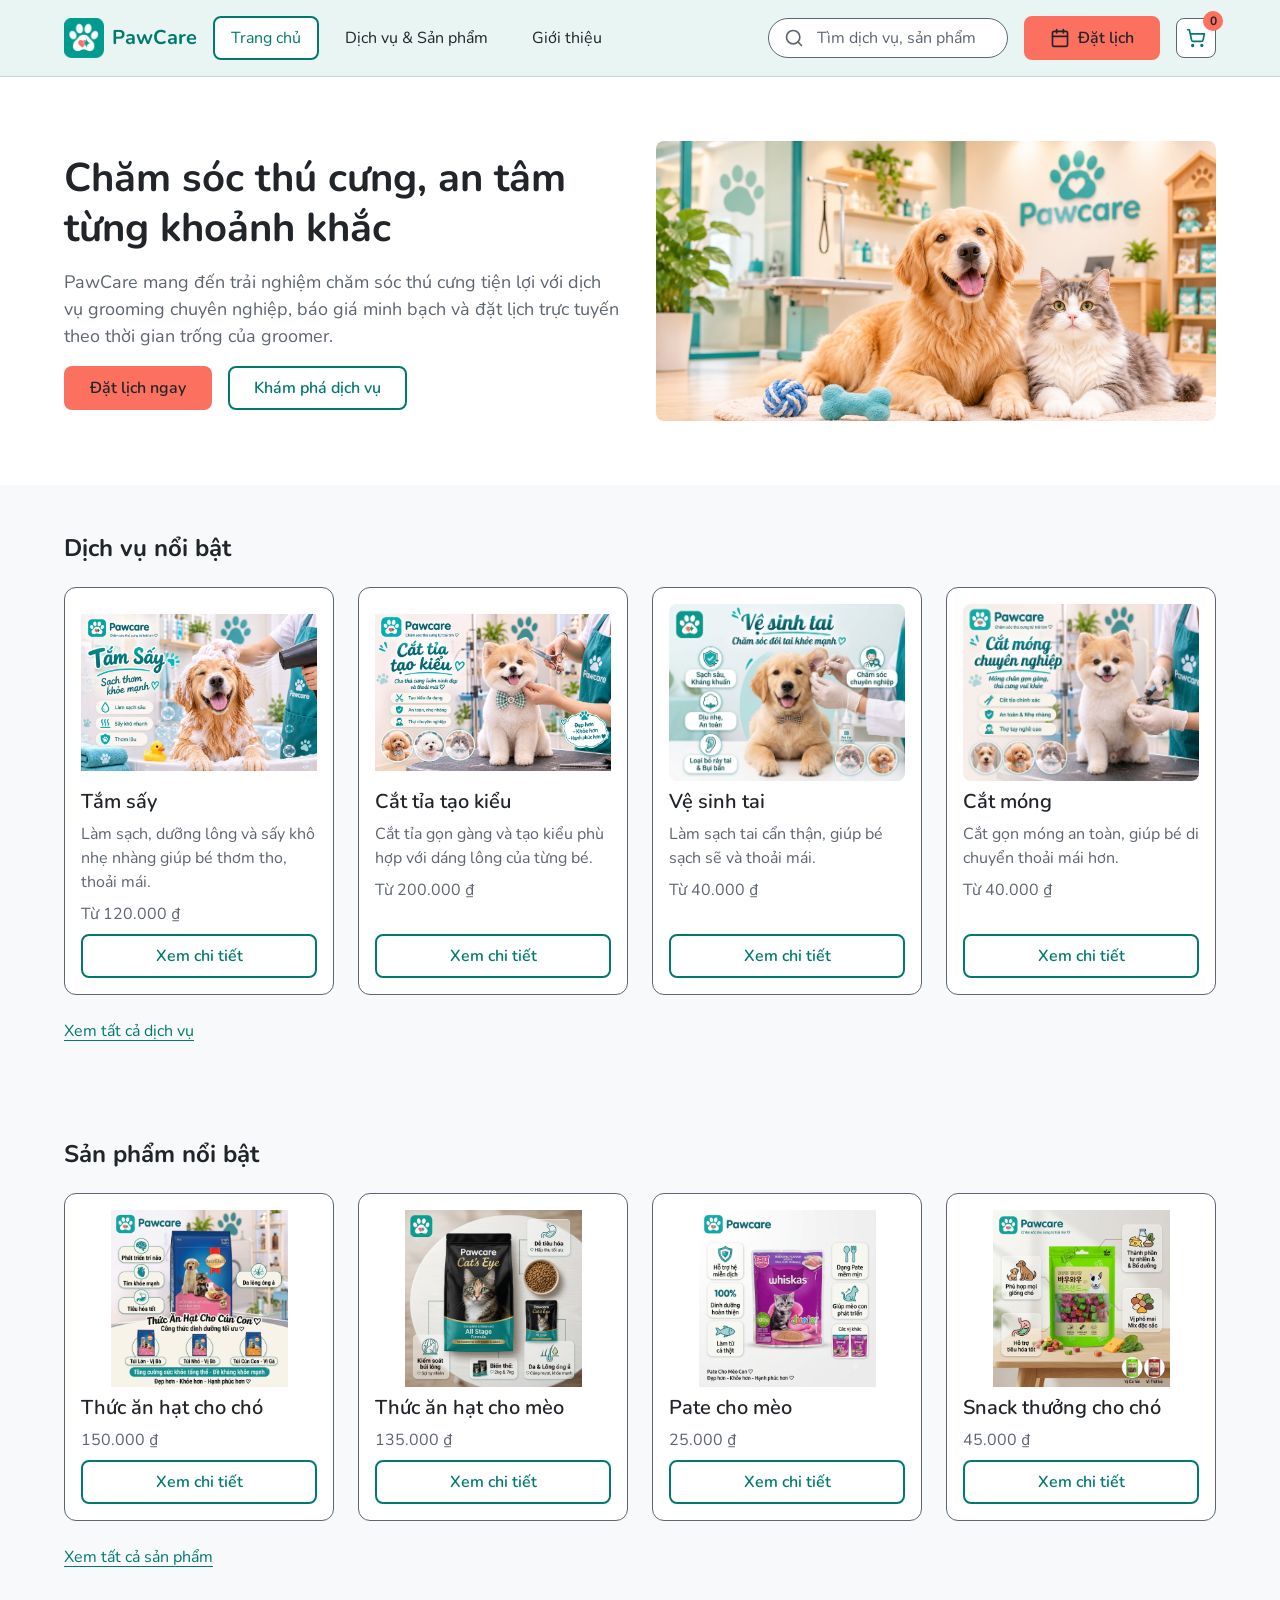
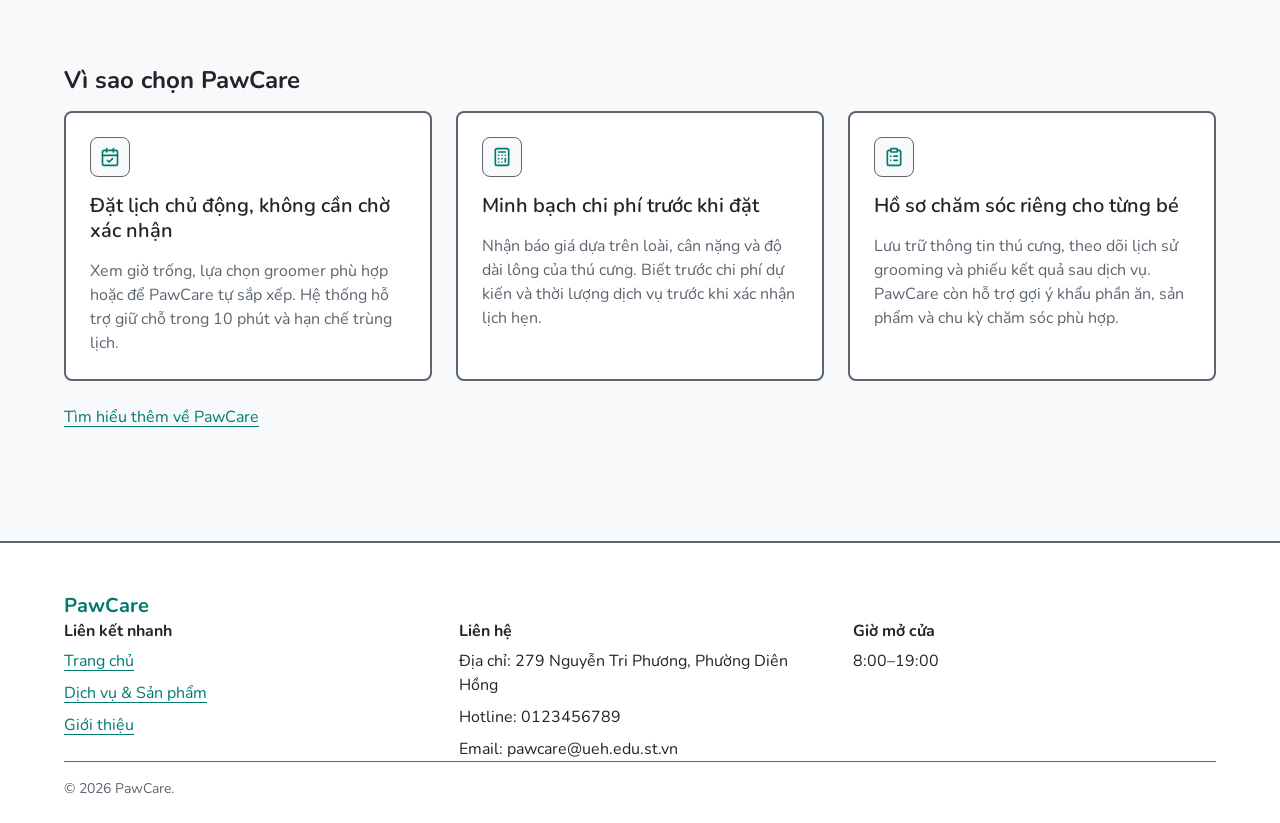
==== frontend/index.html @ 50b62e46 "refactor: tách frontend, backend, docs và thêm workflow Pages" ====
<!DOCTYPE html>
<html lang="vi">
<head>
  <!-- Bảng mã tiếng Việt và hiển thị đúng trên điện thoại -->
  <meta charset="UTF-8">
  <meta name="viewport" content="width=device-width, initial-scale=1">
  <title>Trang chủ – PawCare (wireframe)</title>
  <!-- Một file CSS dùng chung cho cả 4 trang -->
  <link rel="stylesheet" href="css/base.css">
  <link rel="stylesheet" href="css/layout.css">
  <link rel="stylesheet" href="css/components.css">
  <link rel="stylesheet" href="css/pages.css">
  <link rel="stylesheet" href="css/booking.css">
  <!-- Nạp script: thứ tự quan trọng (dữ liệu → dùng chung → logic → giao diện → trang) -->
  <script defer src="js/data/products.js"></script>
  <script defer src="js/utils/format.js"></script>
  <script defer src="js/services/cart.js"></script>
  <script defer src="js/services/booking.js"></script>
  <script defer src="js/components/header.js"></script>
</head>
<body>
 
  <!-- ===== HEADER (giống hệt ở 4 trang, chỉ khác aria-current) ===== -->
  <header class="site-header">
    <div class="container header-inner">
      <!-- Logo vuông thật + chữ PawCare (alt rỗng vì đã có chữ PawCare bên cạnh) -->
      <a class="logo" href="index.html">
        <img class="logo-img" src="images/logo/logo-icon.png" alt="" width="40" height="40">
        PawCare
      </a>
 
      <!-- Menu chính: 3 liên kết -->
      <nav class="main-nav" aria-label="Menu chính">
        <ul class="nav-list">
          <li><a href="index.html" aria-current="page">Trang chủ</a></li>
          <li><a href="products.html">Dịch vụ &amp; Sản phẩm</a></li>
          <li><a href="about.html">Giới thiệu</a></li>
        </ul>
      </nav>
 
      <!-- Ô tìm kiếm: chỉ là giao diện, không có form gửi dữ liệu -->
      <div class="search" role="search">
        <label for="search-input">Tìm kiếm</label>
        <!-- Icon kính lúp (Lucide "search"), kế thừa màu từ CSS qua currentColor -->
        <svg xmlns="http://www.w3.org/2000/svg" width="20" height="20" viewBox="0 0 24 24" fill="none" stroke="currentColor" stroke-width="2" stroke-linecap="round" stroke-linejoin="round" aria-hidden="true" focusable="false">
          <circle cx="11" cy="11" r="8"></circle>
          <path d="m21 21-4.3-4.3"></path>
        </svg>
        <input id="search-input" type="search" placeholder="Tìm dịch vụ, sản phẩm">
      </div>
 
      <!-- Nút Đặt lịch dẫn tới trang danh sách -->
      <a class="btn btn-primary header-btn" href="products.html">
        <!-- Icon lịch (Lucide "calendar") -->
        <svg xmlns="http://www.w3.org/2000/svg" width="20" height="20" viewBox="0 0 24 24" fill="none" stroke="currentColor" stroke-width="2" stroke-linecap="round" stroke-linejoin="round" aria-hidden="true" focusable="false">
          <path d="M8 2v4"></path>
          <path d="M16 2v4"></path>
          <rect width="18" height="18" x="3" y="4" rx="2"></rect>
          <path d="M3 10h18"></path>
        </svg>
        Đặt lịch
      </a>
 
      <!-- Giỏ hàng: dẫn tới cart.html; số lượng do js/components/header.js cập nhật -->
      <a class="cart-box" href="cart.html" aria-label="Giỏ hàng">
        <svg xmlns="http://www.w3.org/2000/svg" width="20" height="20" viewBox="0 0 24 24" fill="none" stroke="currentColor" stroke-width="2" stroke-linecap="round" stroke-linejoin="round" aria-hidden="true" focusable="false">
          <circle cx="8" cy="21" r="1"></circle>
          <circle cx="19" cy="21" r="1"></circle>
          <path d="M2.05 2.05h2l2.66 12.42a2 2 0 0 0 2 1.58h9.78a2 2 0 0 0 1.95-1.57l1.65-7.43H5.12"></path>
        </svg>
        <span id="cart-count">0</span>
      </a>
    </div>
  </header>
 
  <main>
 
    <!-- ===== BANNER ===== -->
    <section class="hero" aria-labelledby="hero-title">
      <div class="container hero-inner">
        <div>
          <h1 class="hero-title" id="hero-title">Chăm sóc thú cưng, an tâm từng khoảnh khắc</h1>
          <p class="hero-text">PawCare mang đến trải nghiệm chăm sóc thú cưng tiện lợi với dịch vụ grooming chuyên nghiệp, báo giá minh bạch và đặt lịch trực tuyến theo thời gian trống của groomer.</p>
          <div class="hero-actions">
            <a class="btn btn-primary" href="products.html">Đặt lịch ngay</a>
            <a class="btn btn-outline" href="#services">Khám phá dịch vụ</a>
          </div>
        </div>
        <img class="hero-img" src="images/pages/banner-trangchu.jpg" alt="Thú cưng được chăm sóc tại PawCare" width="1366" height="500">
      </div>
    </section>
 
    <!-- ===== DỊCH VỤ NỔI BẬT ===== -->
    <section class="section" id="services" aria-labelledby="services-title">
      <div class="container">
        <div class="section-head">
          <h2 id="services-title">Dịch vụ nổi bật</h2>
        </div>
 
        <div class="grid grid-4">
          <article class="card">
            <img class="card-img" src="images/services/tam-say.jpg" alt="Dịch vụ tắm sấy cho thú cưng tại PawCare" width="800" height="600" loading="lazy">
            <h3 class="card-title">Tắm sấy</h3>
            <p class="card-text">Làm sạch, dưỡng lông và sấy khô nhẹ nhàng giúp bé thơm tho, thoải mái.</p>
            <p class="card-price"><data value="120000">Từ 120.000 ₫</data></p>
            <a class="btn btn-outline card-action" href="product-detail.html?id=1" aria-label="Xem chi tiết Tắm sấy">Xem chi tiết</a>
          </article>
 
          <article class="card">
            <img class="card-img" src="images/services/cat-tia.jpg" alt="Dịch vụ cắt tỉa tạo kiểu cho thú cưng tại PawCare" width="800" height="600" loading="lazy">
            <h3 class="card-title">Cắt tỉa tạo kiểu</h3>
            <p class="card-text">Cắt tỉa gọn gàng và tạo kiểu phù hợp với dáng lông của từng bé.</p>
            <p class="card-price"><data value="200000">Từ 200.000 ₫</data></p>
            <a class="btn btn-outline card-action" href="product-detail.html?id=2" aria-label="Xem chi tiết Cắt tỉa tạo kiểu">Xem chi tiết</a>
          </article>
 
          <article class="card">
            <img class="card-img" src="images/services/ve-sinh-tai.jpg" alt="Dịch vụ vệ sinh tai cho thú cưng tại PawCare" width="800" height="600" loading="lazy">
            <h3 class="card-title">Vệ sinh tai</h3>
            <p class="card-text">Làm sạch tai cẩn thận, giúp bé sạch sẽ và thoải mái.</p>
            <p class="card-price"><data value="40000">Từ 40.000 ₫</data></p>
            <a class="btn btn-outline card-action" href="product-detail.html?id=3" aria-label="Xem chi tiết Vệ sinh tai">Xem chi tiết</a>
          </article>
 
          <article class="card">
            <img class="card-img" src="images/services/cat-mong.jpg" alt="Dịch vụ cắt móng cho thú cưng tại PawCare" width="800" height="600" loading="lazy">
            <h3 class="card-title">Cắt móng</h3>
            <p class="card-text">Cắt gọn móng an toàn, giúp bé di chuyển thoải mái hơn.</p>
            <p class="card-price"><data value="40000">Từ 40.000 ₫</data></p>
            <a class="btn btn-outline card-action" href="product-detail.html?id=4" aria-label="Xem chi tiết Cắt móng">Xem chi tiết</a>
          </article>
        </div>
 
        <p class="more-link"><a href="products.html">Xem tất cả dịch vụ</a></p>
      </div>
    </section>
 
    <!-- ===== SẢN PHẨM NỔI BẬT ===== -->
    <section class="section" aria-labelledby="products-title">
      <div class="container">
        <div class="section-head">
          <h2 id="products-title">Sản phẩm nổi bật</h2>
        </div>
 
        <div class="grid grid-4">
          <article class="card">
            <img class="card-img" src="images/products/thucan-hat-cho.jpg" alt="Thức ăn hạt cho chó" width="800" height="600" loading="lazy">
            <h3 class="card-title">Thức ăn hạt cho chó</h3>
            <p class="card-price"><data value="150000">150.000 ₫</data></p>
            <a class="btn btn-outline card-action" href="product-detail.html?id=8" aria-label="Xem chi tiết Thức ăn hạt cho chó">Xem chi tiết</a>
          </article>
 
          <article class="card">
            <img class="card-img" src="images/products/thucan-hat-meo.jpg" alt="Thức ăn hạt cho mèo" width="800" height="600" loading="lazy">
            <h3 class="card-title">Thức ăn hạt cho mèo</h3>
            <p class="card-price"><data value="135000">135.000 ₫</data></p>
            <a class="btn btn-outline card-action" href="product-detail.html?id=9" aria-label="Xem chi tiết Thức ăn hạt cho mèo">Xem chi tiết</a>
          </article>
 
          <article class="card">
            <img class="card-img" src="images/products/pate-meo.jpg" alt="Pate cho mèo" width="800" height="600" loading="lazy">
            <h3 class="card-title">Pate cho mèo</h3>
            <p class="card-price"><data value="25000">25.000 ₫</data></p>
            <a class="btn btn-outline card-action" href="product-detail.html?id=10" aria-label="Xem chi tiết Pate cho mèo">Xem chi tiết</a>
          </article>
 
          <article class="card">
            <img class="card-img" src="images/products/snack-cho.jpg" alt="Snack thưởng cho chó" width="800" height="600" loading="lazy">
            <h3 class="card-title">Snack thưởng cho chó</h3>
            <p class="card-price"><data value="45000">45.000 ₫</data></p>
            <a class="btn btn-outline card-action" href="product-detail.html?id=11" aria-label="Xem chi tiết Snack thưởng cho chó">Xem chi tiết</a>
          </article>
        </div>
 
        <p class="more-link"><a href="products.html">Xem tất cả sản phẩm</a></p>
      </div>
    </section>
 
    <!-- ===== VÌ SAO CHỌN PAWCARE ===== -->
    <section class="section" aria-labelledby="why-title">
      <div class="container">
        <h2 id="why-title">Vì sao chọn PawCare</h2>
 
        <div class="grid grid-3 why-grid">
          <div class="feature-box">
            <span class="feature-icon">
              <!-- Icon Lucide "calendar-check" -->
              <svg xmlns="http://www.w3.org/2000/svg" width="20" height="20" viewBox="0 0 24 24" fill="none" stroke="currentColor" stroke-width="2" stroke-linecap="round" stroke-linejoin="round" aria-hidden="true" focusable="false">
                <path d="M8 2v4"></path>
                <path d="M16 2v4"></path>
                <rect width="18" height="18" x="3" y="4" rx="2"></rect>
                <path d="M3 10h18"></path>
                <path d="m9 16 2 2 4-4"></path>
              </svg>
            </span>
            <h3>Đặt lịch chủ động, không cần chờ xác nhận</h3>
            <p>Xem giờ trống, lựa chọn groomer phù hợp hoặc để PawCare tự sắp xếp. Hệ thống hỗ trợ giữ chỗ trong 10 phút và hạn chế trùng lịch.</p>
          </div>
 
          <div class="feature-box">
            <span class="feature-icon">
              <!-- Icon Lucide "calculator" -->
              <svg xmlns="http://www.w3.org/2000/svg" width="20" height="20" viewBox="0 0 24 24" fill="none" stroke="currentColor" stroke-width="2" stroke-linecap="round" stroke-linejoin="round" aria-hidden="true" focusable="false">
                <rect width="16" height="20" x="4" y="2" rx="2"></rect>
                <line x1="8" x2="16" y1="6" y2="6"></line>
                <line x1="16" x2="16" y1="14" y2="18"></line>
                <path d="M16 10h.01"></path>
                <path d="M12 10h.01"></path>
                <path d="M8 10h.01"></path>
                <path d="M12 14h.01"></path>
                <path d="M8 14h.01"></path>
                <path d="M12 18h.01"></path>
                <path d="M8 18h.01"></path>
              </svg>
            </span>
            <h3>Minh bạch chi phí trước khi đặt</h3>
            <p>Nhận báo giá dựa trên loài, cân nặng và độ dài lông của thú cưng. Biết trước chi phí dự kiến và thời lượng dịch vụ trước khi xác nhận lịch hẹn.</p>
          </div>
 
          <div class="feature-box">
            <span class="feature-icon">
              <!-- Icon Lucide "clipboard-list" -->
              <svg xmlns="http://www.w3.org/2000/svg" width="20" height="20" viewBox="0 0 24 24" fill="none" stroke="currentColor" stroke-width="2" stroke-linecap="round" stroke-linejoin="round" aria-hidden="true" focusable="false">
                <rect width="8" height="4" x="8" y="2" rx="1" ry="1"></rect>
                <path d="M16 4h2a2 2 0 0 1 2 2v14a2 2 0 0 1-2 2H6a2 2 0 0 1-2-2V6a2 2 0 0 1 2-2h2"></path>
                <path d="M12 11h4"></path>
                <path d="M12 16h4"></path>
                <path d="M8 11h.01"></path>
                <path d="M8 16h.01"></path>
              </svg>
            </span>
            <h3>Hồ sơ chăm sóc riêng cho từng bé</h3>
            <p>Lưu trữ thông tin thú cưng, theo dõi lịch sử grooming và phiếu kết quả sau dịch vụ. PawCare còn hỗ trợ gợi ý khẩu phần ăn, sản phẩm và chu kỳ chăm sóc phù hợp.</p>
          </div>
        </div>
 
        <!-- Liên kết sang trang Giới thiệu -->
        <p class="more-link"><a href="about.html">Tìm hiểu thêm về PawCare</a></p>
      </div>
    </section>
 
  <!-- ===== FOOTER (giống hệt ở 4 trang) ===== -->
  <footer class="site-footer">
    <div class="container">
      <p class="footer-brand">PawCare</p>
 
      <div class="footer-cols">
        <div>
          <h2 class="footer-title">Liên kết nhanh</h2>
          <ul class="footer-list">
            <li><a href="index.html">Trang chủ</a></li>
            <li><a href="products.html">Dịch vụ &amp; Sản phẩm</a></li>
            <li><a href="about.html">Giới thiệu</a></li>
          </ul>
        </div>
 
        <div>
          <h2 class="footer-title">Liên hệ</h2>
          <ul class="footer-list">
            <li>Địa chỉ: 279 Nguyễn Tri Phương, Phường Diên Hồng</li>
            <li>Hotline: 0123456789</li>
            <li>Email: pawcare@ueh.edu.st.vn</li>
          </ul>
        </div>
 
        <div>
          <h2 class="footer-title">Giờ mở cửa</h2>
          <p>8:00–19:00</p>
        </div>
      </div>
 
      <p class="copyright">© 2026 PawCare.</p>
    </div>
  </footer>
 
</body>
</html>
---- frontend/css/base.css ----
/* =========================================================
   PawCare – base.css
   NỀN TẢNG DÙNG CHUNG: biến CSS + reset + chữ + liên kết + focus.
   Thứ tự nạp trong <head> (bắt buộc đúng thứ tự):
     1. base.css        biến, nền tảng            (file này)
     2. layout.css      khung chứa, lưới, header, footer
     3. components.css  nút, thẻ, bảng, FAQ...
     4. pages.css       riêng từng trang
     5. file riêng của tính năng (products / cart / calculator / booking .css)
   Cách viết: "desktop trước" – kiểu mặc định cho 1366px; các khối
   @media ở cuối MỖI phần ghi đè cho máy tính bảng (≤1023px) và
   điện thoại (≤599px). Mốc kiểm thử: 1366 / 768 / 390 px.
   ========================================================= */
 
@import url("https://fonts.googleapis.com/css2?family=Nunito:wght@400;600;700&display=swap");
 
 
/* ---------- 1. BIẾN CSS ----------
   Muốn đổi bảng màu thật sau này: chỉ sửa giá trị ở đây. */
:root {
  /* Màu – theo docs/ui-design.md, mục 1 */
  --color-bg: #F8F9FA;                /* nền web */
  --color-card: #FFFFFF;              /* nền card, header, ô nhập */
  --color-surface: var(--color-card); /* nền khối phụ (docs chưa quy định riêng → dùng màu card) */
  --color-text: #212529;              /* chữ chính */
  --color-muted: #5C6570;             /* chữ phụ */
  --color-primary: #007A6E;           /* màu chính: liên kết, viền nút phụ */
  --color-primary-hover: #00665C;     /* hover, focus */
  --color-on-primary: #FFFFFF;        /* chữ đặt trên nền màu chính/hover */
  --color-accent: #FC7060;            /* nền nút chính */
  --color-logo: #00A090;              /* màu logo – chỉ dùng trang trí */
  --color-border: var(--color-muted); /* docs chưa quy định màu viền → dùng màu chữ phụ (≥ 3:1) */
 
  /* Màu bổ sung cho Header (docs chưa quy định → cần cập nhật docs) */
  --color-header-bg: #E8F5F3;         /* nền Header: teal nhạt (phương án B). A: var(--color-card), C: #FFF3F0 */
  --color-accent-hover: #EF6551;      /* hover nút Đặt lịch: cam đậm hơn một chút (chữ #212529 ≈ 4,9:1) */
  --color-focus-ring: #BFDEDB;        /* vầng sáng teal quanh ô tìm kiếm khi focus */
  --color-header-line: #B8DCD7;       /* đường kẻ dưới Header: teal nhạt, chỉ trang trí */
 
  /* Khoảng cách – luôn là bội của 8px */
  --space-1: 8px;
  --space-2: 16px;
  --space-3: 24px;
  --space-4: 32px;
  --space-6: 48px;
  --space-8: 64px;
 
  /* Chữ, bo góc, viền */
  --font-base: "Nunito", system-ui, sans-serif;
  --radius: 8px;                      /* nút, ô nhập */
  --radius-card: 12px;                /* card */
  --radius-pill: 999px;               /* bo tròn hoàn toàn (ô tìm kiếm, số lượng giỏ) */
  --border-width: 2px;
 
  /* Chiều rộng tối đa của nội dung */
  --container-width: 1200px;
}
 
 
/* ---------- 2. NỀN TẢNG ---------- */
 
/* Tính width/height gồm cả padding và viền → dễ canh, tránh tràn ngang */
*,
*::before,
*::after {
  box-sizing: border-box;
}
 
html {
  -webkit-text-size-adjust: 100%;
}
 
body {
  margin: 0;
  font-family: var(--font-base);
  font-size: 1rem;              /* 16px */
  font-weight: 400;
  line-height: 1.5;
  color: var(--color-text);
  background-color: var(--color-bg);
}
 
img {
  max-width: 100%;
  height: auto;
}
 
button,
input {
  font: inherit;
}
 
h1,
h2,
h3 {
  margin: 0 0 var(--space-2);
  line-height: 1.25;
  color: var(--color-text);
}
 
h1 { font-size: 2rem;    font-weight: 700; }  /* 32px */
h2 { font-size: 1.5rem;  font-weight: 700; }  /* 24px */
h3 { font-size: 1.25rem; font-weight: 600; }  /* 20px */
 
p {
  margin: 0 0 var(--space-2);
}
 
/* Liên kết chữ: màu chính (≈4,9:1 trên nền web), hover đổi màu + gạch dày hơn */
a {
  color: var(--color-primary);
  text-decoration-thickness: 1px;
  text-underline-offset: 4px;
}
 
a:hover {
  color: var(--color-primary-hover);
  text-decoration-thickness: 3px;
}
 
/* Focus bàn phím: dùng màu hover đậm (≈7:1) thay vì màu nhấn cam (chỉ ≈2,6:1) */
a:focus-visible,
button:focus-visible,
input:focus-visible,
summary:focus-visible {
  outline: 3px solid var(--color-primary-hover);
  outline-offset: 2px;
}
 
/* Thuộc tính hidden luôn có tác dụng, kể cả khi lớp CSS khác đặt display */
[hidden] {
  display: none !important;
}
---- frontend/css/layout.css ----
/* =========================================================
   PawCare – layout.css
   BỐ CỤC DÙNG CHUNG CHO MỌI TRANG:
     1. Khung chứa (.container, .section, .section-head)
     2. Lưới (.grid, .grid-3, .grid-4)
     3. Header (logo, menu, tìm kiếm, nút Đặt lịch, giỏ hàng)
     4. Footer
     5. Responsive của các phần trên
   ========================================================= */
 
 
/* ---------- 1. KHUNG CHỨA ---------- */
 
/* Giữ nội dung ở giữa, không rộng quá 1200px */
.container {
  width: 100%;
  max-width: var(--container-width);
  margin: 0 auto;
  padding: 0 var(--space-3);
}
 
/* Mỗi khu nội dung lớn cách nhau đều */
.section {
  padding: var(--space-6) 0;
}
 
/* Dòng tiêu đề khu + liên kết "Xem tất cả" nằm cùng hàng (Flexbox) */
.section-head {
  display: flex;
  flex-wrap: wrap;               /* hẹp quá thì liên kết xuống dòng */
  justify-content: space-between;
  align-items: baseline;
  gap: var(--space-2);
  margin-bottom: var(--space-3);
}
 
.section-head h2 {
  margin: 0;
}
 
 
/* ---------- 2. LƯỚI ---------- */
 
/* CSS Grid cho danh sách thẻ.
   minmax(0, 1fr): cột co lại được, chữ dài không làm tràn ngang. */
.grid {
  display: grid;
  gap: var(--space-3);
}
 
.grid-4 {
  grid-template-columns: repeat(4, minmax(0, 1fr));
  grid-auto-rows: 1fr;          /* mọi hàng cao bằng hàng cao nhất → thẻ cao đều */
}
 
.grid-3 {
  grid-template-columns: repeat(3, minmax(0, 1fr));
}
 
 
/* ---------- 3. HEADER ---------- */
 
.site-header {
  background-color: var(--color-header-bg);
  /* Đường kẻ mảnh 1px, chỉ trang trí */
  border-bottom: 1px solid var(--color-header-line);
}
 
/* Flexbox: xếp logo – menu – tìm kiếm – nút – giỏ hàng trên một hàng */
.header-inner {
  display: flex;
  flex-wrap: wrap;               /* cho phép xuống hàng ở màn hình nhỏ */
  align-items: center;
  gap: var(--space-2);
  padding-top: var(--space-2);
  padding-bottom: var(--space-2);
}
 
.logo {
  display: flex;
  align-items: center;
  gap: var(--space-1);
  font-size: 20px;
  font-weight: 700;
  color: var(--color-primary);
  text-decoration: none;
}
 
.logo:hover {
  color: var(--color-primary-hover);
}
 
.logo-img {
  display: block;
  width: 40px;
  height: 40px;
  object-fit: contain;
}
 
/* Menu chiếm phần trống còn lại, đẩy ô tìm kiếm sang phải */
.main-nav {
  flex: 1;
}
 
.nav-list {
  display: flex;
  flex-wrap: wrap;
  gap: var(--space-1);
  margin: 0;
  padding: 0;
  list-style: none;
}
 
/* Viền trong suốt có sẵn → hover chỉ đổi màu, không đổi kích thước */
.nav-list a {
  display: block;
  padding: var(--space-1) var(--space-2);
  color: var(--color-text);
  text-decoration: none;
  border: var(--border-width) solid transparent;
  border-radius: var(--radius);
  transition: color 0.2s ease, background-color 0.2s ease, border-color 0.2s ease;
}
 
.nav-list a:hover {
  color: var(--color-primary-hover);
  background-color: var(--color-card);
  border-color: var(--color-primary-hover);
}
 
/* Trang hiện tại: bắt cả aria-current="page" và "true". Đặt SAU :hover */
.nav-list a[aria-current] {
  color: var(--color-primary);
  background-color: var(--color-card);
  border-color: var(--color-primary);
}
 
/* Ô tìm kiếm.
   .search là khung định vị: icon kính lúp nằm tuyệt đối bên trái ô nhập. */
.search {
  position: relative;
  display: flex;
  align-items: center;
}
 
/* Nhãn chỉ dành cho trình đọc màn hình (icon + placeholder đã đủ nghĩa với mắt thường) */
.search label {
  position: absolute;
  width: 1px;
  height: 1px;
  margin: -1px;
  padding: 0;
  overflow: hidden;
  clip: rect(0, 0, 0, 0);
  white-space: nowrap;
  border: 0;
}
 
.search svg {
  position: absolute;
  top: 50%;
  left: var(--space-2);
  width: 20px;
  height: 20px;
  color: var(--color-muted);
  transform: translateY(-50%);
  pointer-events: none;          /* bấm vào icon vẫn rơi vào ô nhập */
  transition: color 0.2s ease;
}
 
.search input {
  width: 240px;
  min-height: 40px;
  padding: 0 var(--space-2) 0 var(--space-6);  /* chừa chỗ cho icon bên trái */
  font: inherit;
  color: var(--color-text);
  background-color: var(--color-card);
  border: 1px solid var(--color-border);
  border-radius: var(--radius-pill);
  -webkit-appearance: none;      /* Safari: cho phép bo tròn ô type="search" */
  appearance: none;
  transition: border-color 0.2s ease, box-shadow 0.2s ease;
}
 
.search input::placeholder {
  color: var(--color-muted);
  opacity: 1;
}
 
.search input:hover {
  border-color: var(--color-primary);
}
 
/* Focus: viền đậm thêm 1px + vầng sáng teal. Không đổi kích thước ô.
   outline trong suốt vẫn hiện ở chế độ High Contrast của Windows. */
.search input:focus-visible {
  border-color: var(--color-primary-hover);
  outline: 2px solid transparent;
  outline-offset: 2px;
  box-shadow: 0 0 0 1px var(--color-primary-hover),
              0 0 0 4px var(--color-focus-ring);
}
 
.search:focus-within svg {
  color: var(--color-primary-hover);
}
 
/* Nút Đặt lịch: icon lịch + chữ, canh giữa theo chiều dọc */
.header-btn {
  gap: var(--space-1);
}
 
.header-btn svg {
  flex-shrink: 0;
  width: 20px;
  height: 20px;
}
 
/* Giỏ hàng: liên kết sang cart.html. Số lượng (#cart-count) do
   js/components/header.js cập nhật. */
.cart-box {
  position: relative;            /* làm mốc để đặt số lượng ở góc */
  display: flex;
  align-items: center;
  justify-content: center;
  width: 40px;
  height: 40px;
  color: var(--color-primary);
  background-color: var(--color-card);
  border: 1px solid var(--color-border);
  border-radius: var(--radius);
  transition: color 0.2s ease,
              background-color 0.2s ease,
              border-color 0.2s ease,
              transform 0.15s ease;
}
 
/* Là thẻ <a> nên bỏ gạch chân (cần a.cart-box để thắng a:hover) */
a.cart-box {
  text-decoration: none;
}
 
.cart-box svg {
  width: 20px;
  height: 20px;
}
 
.cart-box:hover {
  color: var(--color-primary-hover);
  border-color: var(--color-primary-hover);
  background-color: #FFFFFF;
  transform: translateY(-2px);
}
 
/* Số lượng: chấm tròn ở góc trên bên phải biểu tượng giỏ.
   Chữ tối trên nền cam (≈5,7:1) giống nút chính; không dùng chữ trắng (chỉ ≈2,8:1). */
#cart-count {
  position: absolute;
  top: -8px;
  right: -8px;
  min-width: 20px;
  padding: 0 6px;
  font-size: 12px;
  font-weight: 700;
  line-height: 20px;
  text-align: center;
  color: var(--color-text);
  background-color: var(--color-accent);
  border-radius: var(--radius-pill);
}
 
 
/* ---------- 4. FOOTER ---------- */
 
.site-footer {
  margin-top: var(--space-8);
  padding: var(--space-6) 0 var(--space-3);
  background-color: var(--color-surface);
  border-top: var(--border-width) solid var(--color-border);
}
 
.footer-brand {
  margin-bottom: var(--space-3);
  font-size: 20px;
  font-weight: 700;
  color: var(--color-primary);
}
 
/* Grid 3 cột: Liên kết nhanh – Liên hệ – Giờ mở cửa */
.footer-cols {
  display: grid;
  grid-template-columns: repeat(3, minmax(0, 1fr));
  gap: var(--space-4);
}
 
.footer-title {
  margin-bottom: var(--space-1);
  font-size: 16px;
  font-weight: 700;
}
 
.footer-list {
  display: flex;
  flex-direction: column;
  gap: var(--space-1);
  margin: 0;
  padding: 0;
  list-style: none;
}
 
.site-footer p {
  margin: 0;
}
 
.copyright {
  margin-top: var(--space-4);
  padding-top: var(--space-2);
  font-size: 14px;
  color: var(--color-muted);
  border-top: 1px solid var(--color-border);
}
 
 
/* ---------- 5. RESPONSIVE (khung chứa, lưới, header, footer) ---------- */
 
/* Người dùng bật "giảm chuyển động" → tắt hiệu ứng */
@media (prefers-reduced-motion: reduce) {
  .nav-list a,
  .search svg,
  .search input {
    transition: none;
  }
 
  .cart-box {
    transition: none !important;
    transform: none !important;
  }
}
 
/* MÁY TÍNH BẢNG (mốc kiểm tra: 768px) */
@media (max-width: 1023px) {
  /* Menu xuống hàng thứ hai, chiếm hết chiều ngang */
  .main-nav {
    order: 5;
    flex-basis: 100%;
  }
 
  /* Ô tìm kiếm, nút, giỏ hàng dồn sang phải ở hàng một */
  .search {
    margin-left: auto;
  }
 
  /* 4 cột → 2 cột */
  .grid-4 {
    grid-template-columns: repeat(2, minmax(0, 1fr));
  }
}
 
/* ĐIỆN THOẠI (mốc kiểm tra: 390px) */
@media (max-width: 599px) {
  /* Lề an toàn 2 bên, không chạm sát mép màn hình */
  .container {
    padding: 0 var(--space-2);
  }
 
  /* Header: lề trên và lề dưới */
  .site-header {
    padding-top: var(--space-2);
    padding-bottom: var(--space-2);
  }
 
  /* Header 3 hàng: [logo ... Đặt lịch, giỏ] / [tìm kiếm] / [menu] */
  .header-inner {
    padding-top: 0;                /* reset padding trong để không bị nhân đôi khoảng cách */
    padding-bottom: 0;
    gap: var(--space-2);
  }
 
  .header-btn {
    margin-left: auto;
  }
 
  .search {
    order: 4;
    flex-basis: 100%;
    width: 100%;
    margin-top: var(--space-1);    /* cách hàng logo 8px */
    margin-left: 0;
  }
 
  .search input {
    flex: 1;
    width: 100%;
    min-width: 0;                  /* cho phép ô nhập co lại, tránh tràn */
  }
 
  /* Menu: căn trái, gọn, có khoảng đệm trước đường kẻ dưới header */
  .nav-list {
    justify-content: flex-start;
    margin-top: var(--space-1);
    margin-bottom: var(--space-1);
  }
 
  .nav-list a {
    padding: 6px 12px;
    font-size: 14px;
  }
 
  /* Mọi lưới thẻ → 1 cột */
  .grid-4,
  .grid-3 {
    grid-template-columns: 1fr;
  }
 
  .grid-4 {
    grid-auto-rows: auto;          /* 1 cột thì không cần ép cao đều */
  }
 
  .footer-cols {
    grid-template-columns: 1fr;
  }
}
---- frontend/css/components.css ----
/* =========================================================
   PawCare – components.css
   THÀNH PHẦN DÙNG LẠI Ở NHIỀU TRANG:
     1. Nút (.btn, .btn-primary, .btn-outline, .btn-large)
     2. Thẻ dịch vụ / sản phẩm (.card và các phần con)
     3. Ô nổi bật (.feature-box, .feature-icon)
     4. Danh sách thuộc tính (.attr-list)
     5. Bảng giá (.table-wrap, .price-table)
     6. Câu hỏi thường gặp (.faq-item)
     7. Responsive và giảm chuyển động
   ========================================================= */
 
 
/* ---------- 1. NÚT ---------- */
 
.btn {
  display: inline-flex;
  align-items: center;
  justify-content: center;
  min-height: 40px;
  padding: var(--space-1) var(--space-3);
  font: inherit;
  font-weight: 600;
  text-align: center;
  text-decoration: none;
  border: var(--border-width) solid var(--color-primary);
  border-radius: var(--radius);
  cursor: pointer;
  transition: color 0.2s ease,
              background-color 0.2s ease,
              border-color 0.2s ease,
              transform 0.15s ease,
              box-shadow 0.15s ease;
}
 
/* Hover: nút nhấc lên 2px. Nhấn xuống: về chỗ cũ. */
.btn:hover {
  transform: translateY(-2px);
  box-shadow: 0 4px 10px rgba(0, 0, 0, 0.1);
}
 
.btn:active {
  transform: translateY(0);
  box-shadow: none;
}
 
/* Nút chính: nền nhấn cam, chữ tối (≈5,7:1). Hover: nền #00665C, chữ trắng */
.btn-primary {
  color: var(--color-text);
  background-color: var(--color-accent);
  border-color: var(--color-accent);
}
 
.btn-primary:hover {
  color: var(--color-on-primary);
  background-color: var(--color-primary-hover);
  border-color: var(--color-primary-hover);
}
 
/* Nút phụ: nền trắng, viền + chữ màu chính. Hover: nền #00665C, chữ trắng */
.btn-outline {
  color: var(--color-primary);
  background-color: var(--color-card);
  border-color: var(--color-primary);
}
 
.btn-outline:hover {
  color: var(--color-on-primary);
  background-color: var(--color-primary-hover);
  border-color: var(--color-primary-hover);
}
 
/* Docs: nút phụ khi focus có vòng viền 2px */
.btn-outline:focus-visible {
  outline-width: var(--border-width);
}
 
/* Nút to, dễ bấm (trang chi tiết) */
.btn-large {
  width: 100%;
  max-width: 320px;
  min-height: 56px;
  padding: var(--space-2) var(--space-4);
  font-size: 18px;
}
 
 
/* ---------- 2. THẺ DỊCH VỤ / SẢN PHẨM ---------- */
 
/* Thẻ: nền trắng, bo góc 12px. overflow: hidden giữ ảnh phóng to không tràn viền. */
.card {
  display: flex;
  flex-direction: column;
  gap: var(--space-1);
  padding: var(--space-2);
  overflow: hidden;
  background-color: var(--color-card);
  border: 1px solid var(--color-border);
  border-radius: var(--radius-card);
  transition: transform 0.25s ease, box-shadow 0.25s ease, border-color 0.25s ease;
}
 
/* Rê chuột: thẻ nổi lên */
.card:hover {
  transform: translateY(-4px);
  box-shadow: 0 8px 24px rgba(33, 37, 41, 0.12);
  border-color: var(--color-primary-hover);
}
 
/* Người dùng bàn phím: Tab vào nút trong thẻ thì thẻ cũng nổi lên như khi hover */
.card:focus-within {
  box-shadow: 0 8px 24px rgba(33, 37, 41, 0.12);
  border-color: var(--color-primary-hover);
}
 
.card-title {
  margin: 0;
  overflow-wrap: anywhere;      /* tên dài thì xuống dòng, không tràn */
}
 
.card-price {
  margin: 0;
  color: var(--color-muted);
}
 
/* Mô tả ngắn và dòng hướng dẫn giá */
.card-text {
  margin: 0;
  color: var(--color-muted);
}
 
.card-note {
  margin: 0;
  font-size: 14px;
  color: var(--color-muted);
}
 
/* margin-top: auto đẩy nút xuống đáy thẻ → các nút thẳng hàng */
.card-action {
  margin-top: auto;
}
 
/* Ảnh thẻ: hiện trọn vẹn, không cắt, không méo.
   Tỉ lệ khung khớp tỉ lệ ảnh nên không có viền thừa. */
.card-img {
  display: block;
  width: 100%;
  aspect-ratio: 4 / 3;          /* khớp ảnh dịch vụ 400×300 */
  object-fit: contain;
  background-color: var(--color-card);
  border-radius: var(--radius);
}
 
.card-img-square {
  aspect-ratio: 1 / 1;          /* khớp ảnh sản phẩm 400×400 (đặt SAU .card-img để thắng) */
}
 
.card-img,
.card-img-square {
  transition: transform 0.3s ease;
}
 
.card:hover .card-img,
.card:hover .card-img-square {
  transform: scale(1.04);       /* phóng to nhẹ ảnh khi hover vào thẻ */
}
 
/* Trang danh sách: ảnh nằm trong .card-media nên cần quy tắc riêng, giống .card-img */
.card-media {
  overflow: hidden;
  border-radius: var(--radius);
}
 
.card-media img {
  transition: transform 0.3s ease;
}
 
.card:hover .card-media img {
  transform: scale(1.04);
}
 
 
/* ---------- 3. Ô NỔI BẬT ---------- */
 
/* Ô "Vì sao chọn PawCare", ô "Giá trị" */
.feature-box {
  padding: var(--space-3);
  background-color: var(--color-surface);
  border: var(--border-width) solid var(--color-border);
  border-radius: var(--radius);
}
 
.feature-box p {
  margin: 0;
  color: var(--color-muted);
}
 
/* Khung icon nhỏ */
.feature-icon {
  display: flex;
  align-items: center;
  justify-content: center;
  width: 40px;
  height: 40px;
  margin-bottom: var(--space-2);
  color: var(--color-primary);
  background-color: var(--color-bg);
  border: 1px solid var(--color-border);
  border-radius: var(--radius);
}
 
 
/* ---------- 4. DANH SÁCH THUỘC TÍNH / LIÊN HỆ ---------- */
 
/* Grid 2 cột (nhãn – giá trị) */
.attr-list {
  display: grid;
  grid-template-columns: max-content 1fr;
  gap: var(--space-1) var(--space-3);
  margin: 0;
}
 
.attr-list dt {
  font-weight: 600;
}
 
.attr-list dd {
  margin: 0;
}
 
 
/* ---------- 5. BẢNG GIÁ ---------- */
 
/* Nếu quá hẹp thì cuộn trong khung, trang không tràn ngang */
.table-wrap {
  overflow-x: auto;
}
 
.price-table {
  width: 100%;
  border-collapse: collapse;
}
 
.price-table caption {
  padding-bottom: var(--space-1);
  text-align: left;
  color: var(--color-muted);
}
 
.price-table th,
.price-table td {
  padding: var(--space-1) var(--space-2);
  text-align: left;
  border: 1px solid var(--color-border);
}
 
.price-table thead th {
  background-color: var(--color-surface);
}
 
/* Tô xen kẽ dòng, ghi chú cuối bảng */
.price-table tbody tr:nth-child(even) {
  background-color: var(--color-bg);
}
 
.price-table tfoot td {
  font-size: 14px;
  color: var(--color-muted);
}
 
 
/* ---------- 6. CÂU HỎI THƯỜNG GẶP ---------- */
 
.faq-item {
  margin-bottom: var(--space-1);
  padding: var(--space-1) var(--space-2);
  background-color: var(--color-card);
  border: 1px solid var(--color-border);
  border-radius: var(--radius);
}
 
.faq-item summary {
  font-weight: 600;
  cursor: pointer;
  transition: color 0.2s ease, background-color 0.2s ease;
}
 
.faq-item summary:hover {
  color: var(--color-primary-hover);
}
 
.faq-item p {
  margin: var(--space-1) 0 0;
}
 
 
/* ---------- 7. RESPONSIVE VÀ GIẢM CHUYỂN ĐỘNG ---------- */
 
/* Người dùng bật "giảm chuyển động" → tắt hiệu ứng chuyển và nhấc/phóng to */
@media (prefers-reduced-motion: reduce) {
  .btn,
  .card,
  .card-img,
  .card-img-square,
  .card-media img,
  .faq-item summary {
    transition: none !important;
    transform: none !important;
  }
}
 
/* ĐIỆN THOẠI (mốc kiểm tra: 390px) */
@media (max-width: 599px) {
  .btn-large {
    max-width: none;
  }
}
---- frontend/css/pages.css ----
/* =========================================================
   PawCare – pages.css
   RIÊNG TỪNG TRANG (khối nào chỉ thuộc một trang thì nằm ở đây):
     1. Trang chủ        (index.html)
     2. Trang danh sách  (products.html)
     3. Trang chi tiết   (product-detail.html)
     4. Trang giới thiệu (about.html)
     5. Responsive và giảm chuyển động
   Giao diện của tính năng Buổi 3 nằm ở file riêng:
   products.css, cart.css, calculator.css, booking.css.
   ========================================================= */
 
 
/* ---------- 1. TRANG CHỦ ---------- */
 
/* Banner: Grid 2 cột (chữ trái, ảnh phải) */
.hero {
  padding: var(--space-8) 0;
  background-color: var(--color-surface);
}
 
.hero-inner {
  display: grid;
  grid-template-columns: 1fr 1fr;
  align-items: center;
  gap: var(--space-4);
}
 
.hero-title {
  font-size: 40px;
}
 
.hero-text {
  font-size: 18px;
  color: var(--color-muted);
}
 
/* Nhóm 2 nút CTA */
.hero-actions {
  display: flex;
  flex-wrap: wrap;
  gap: var(--space-2);
}
 
/* Ảnh banner: lấp đầy khung (cover), không méo, không khoảng trắng.
   Ảnh gốc 1366×500 nên desktop dùng khung 2/1 để cắt ít nhất.
   Nếu chó/mèo/logo bị cắt, chỉnh object-position (VD: 30% center). */
.hero-img {
  display: block;
  width: 100%;
  aspect-ratio: 2 / 1;
  object-fit: cover;
  object-position: center;
  background-color: var(--color-card);
  border-radius: var(--radius);
}
 
.more-link {
  margin: var(--space-3) 0 0;
}
 
 
/* ---------- 2. TRANG DANH SÁCH ---------- */
 
/* Tiêu đề trang */
.page-head {
  padding-top: var(--space-2);
}
 
.page-desc {
  color: var(--color-muted);
}
 
 
/* ---------- 3. TRANG CHI TIẾT ---------- */
 
/* Liên kết quay lại: cách header 24px phía trên, cách khối chi tiết 24px phía dưới */
.back-link {
  display: inline-block;
  margin-top: var(--space-3);
  margin-bottom: var(--space-3);
  font-weight: 600;
  text-decoration: none;
}
 
.back-link:hover {
  text-decoration: underline;
}
 
/* Grid 2 cột: ảnh trái, thông tin phải */
.detail {
  display: grid;
  grid-template-columns: 1fr 1fr;
  align-items: start;
  gap: var(--space-6);
}
 
/* Cột ảnh */
.gallery {
  display: flex;
  flex-direction: column;
  gap: var(--space-2);
}
 
.gallery img {
  display: block;
  width: 100%;
  object-fit: contain;          /* ảnh hiện trọn vẹn, không cắt */
  background-color: var(--color-card);
  border-radius: var(--radius);
}
 
.gallery-main {
  margin: 0;
}
 
.gallery-main img {
  aspect-ratio: 1 / 1;          /* khớp ảnh chính 600×600 */
}
 
.gallery-main figcaption {
  margin-top: var(--space-1);
  font-size: 14px;
  color: var(--color-muted);
}
 
.thumbs {
  display: grid;
  grid-template-columns: repeat(3, minmax(0, 1fr));
  gap: var(--space-2);
}
 
/* Ảnh nhỏ: chỉ là ảnh minh họa, không bấm được nên chỉ đổi viền nhẹ khi rê chuột */
.thumbs img {
  aspect-ratio: 1 / 1;
  border: 2px solid transparent;
  transition: border-color 0.2s ease;
}
 
.thumbs img:hover {
  border-color: var(--color-primary);
}
 
/* Cột thông tin */
.detail-info {
  display: flex;
  flex-direction: column;
  gap: var(--space-4);
}
 
.detail-info h2 {
  margin-bottom: var(--space-1);
}
 
.detail-price {
  font-size: 24px;
  font-weight: 700;
}
 
/* Danh sách quy trình / lưu ý */
.step-list,
.note-list {
  margin: 0;
  padding-left: var(--space-3);
}
 
.step-list li,
.note-list li {
  margin-bottom: var(--space-1);
}
 
 
/* ---------- 4. TRANG GIỚI THIỆU ---------- */
 
/* Grid 2 cột: chữ trái, ảnh phải */
.about-intro {
  display: grid;
  grid-template-columns: 3fr 2fr;
  align-items: start;
  gap: var(--space-4);
}
 
.about-text {
  display: flex;
  flex-direction: column;
  gap: var(--space-3);
}
 
.about-text p {
  margin: 0;
}
 
/* Ảnh cửa hàng (600×400) */
.about-img {
  display: block;
  width: 100%;
  aspect-ratio: 3 / 2;
  object-fit: contain;
  border-radius: var(--radius);
}
 
/* Khối kêu gọi "Đặt lịch" */
.cta-box {
  display: flex;
  flex-wrap: wrap;
  justify-content: space-between;
  align-items: center;
  gap: var(--space-2);
  padding: var(--space-4);
  background-color: var(--color-surface);
  border: var(--border-width) solid var(--color-border);
  border-radius: var(--radius);
}
 
.cta-title {
  margin: 0;
  font-size: 20px;
}
 
 
/* ---------- 5. RESPONSIVE VÀ GIẢM CHUYỂN ĐỘNG ---------- */
 
@media (prefers-reduced-motion: reduce) {
  .thumbs img {
    transition: none !important;
    transform: none !important;
  }
}
 
/* MÁY TÍNH BẢNG (mốc kiểm tra: 768px) */
@media (max-width: 1023px) {
  .hero-title {
    font-size: 32px;
  }
 
  /* Banner: xếp dọc (chữ trên, ảnh dưới); ảnh rộng hết khung nên ít bị cắt */
  .hero-inner {
    grid-template-columns: minmax(0, 1fr);
  }
 
  .hero-img {
    aspect-ratio: 21 / 9;
  }
 
  /* 3 ô "Vì sao chọn PawCare" xếp 1 cột cho đủ rộng để đọc */
  .why-grid {
    grid-template-columns: 1fr;
  }
 
  .detail {
    gap: var(--space-4);
  }
 
  .about-intro {
    grid-template-columns: 1fr 1fr;
  }
}
 
/* ĐIỆN THOẠI (mốc kiểm tra: 390px) */
@media (max-width: 599px) {
  /* Banner xếp dọc: chữ trên, ảnh dưới */
  .hero {
    padding: var(--space-6) 0;
  }
 
  .hero-title {
    font-size: 28px;
  }
 
  /* Hai nút banner xếp dọc, rộng hết màn hình */
  .hero-actions .btn {
    flex: 1 1 100%;
  }
 
  /* Banner mobile: khung cao hơn một chút để ảnh không quá nhỏ */
  .hero-img {
    aspect-ratio: 16 / 9;
  }
 
  /* Khối tiêu đề trang: thêm khoảng thở với header */
  .page-head {
    padding-top: var(--space-4);
    margin-bottom: var(--space-3);
  }
 
  .page-head h1 {
    margin-top: 0;
    margin-bottom: var(--space-2);
  }
 
  /* Chi tiết: ảnh trên, thông tin dưới */
  .detail {
    grid-template-columns: 1fr;
  }
 
  .about-intro {
    grid-template-columns: 1fr;
  }
 
  .cta-box {
    flex-direction: column;
    align-items: flex-start;
    padding: var(--space-3);
  }
}
---- frontend/css/booking.css ----
/* =========================================================
   PawCare - booking.css
   Chu file: Dat
   Noi dung: Chon khung gio, trang thai Dang mo / Da dong
   Dung lai bien trong base.css (var(--space-2), var(--color-primary)...)
   ========================================================= */
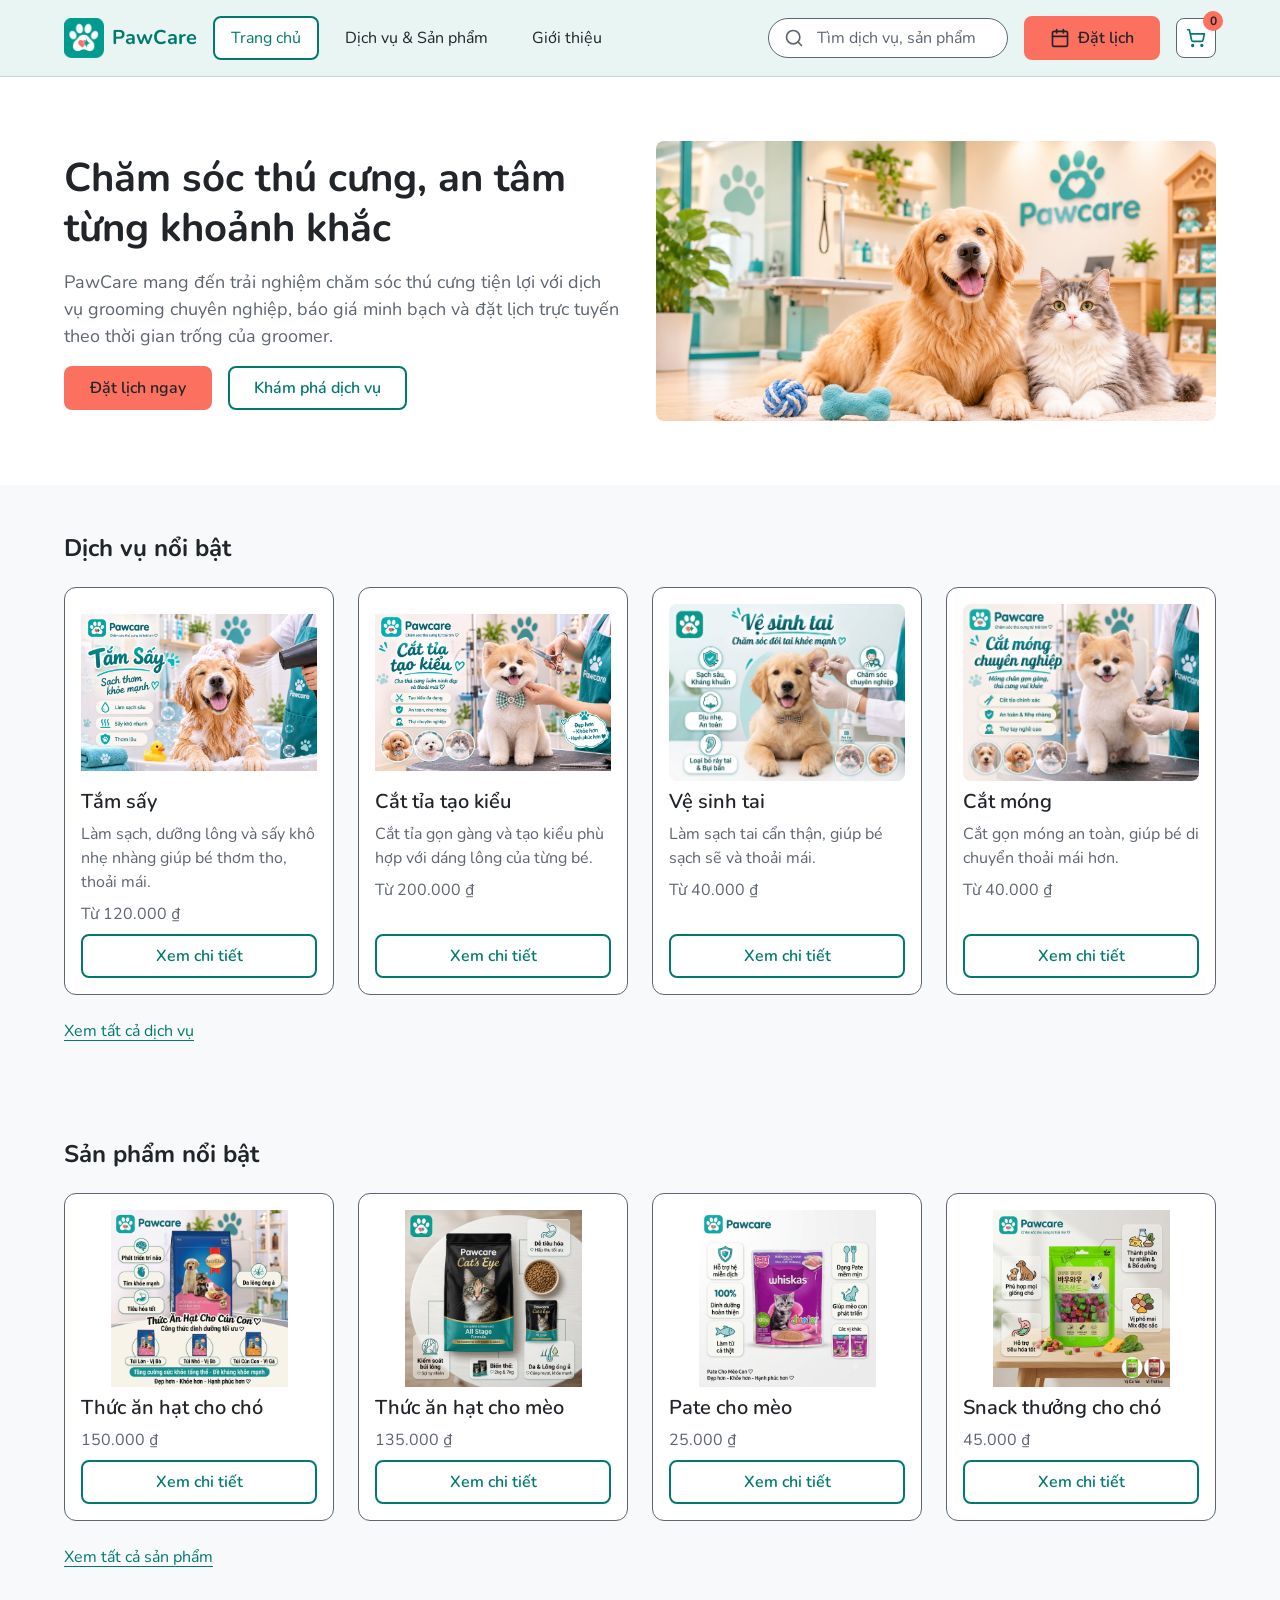
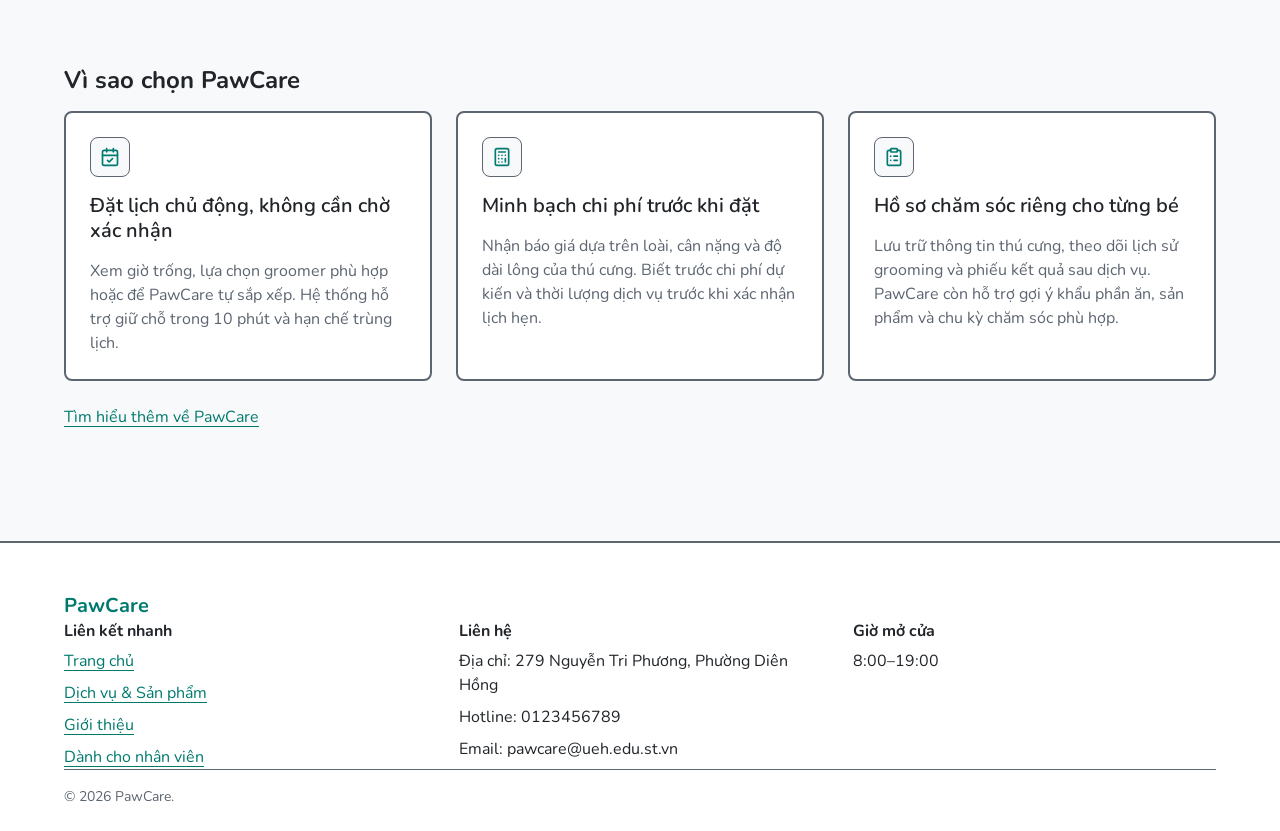
==== commit ffcfb54c: "." ====
--- a/frontend/index.html
+++ b/frontend/index.html
@@ -251,6 +251,7 @@
             <li><a href="index.html">Trang chủ</a></li>
             <li><a href="products.html">Dịch vụ &amp; Sản phẩm</a></li>
             <li><a href="about.html">Giới thiệu</a></li>
+            <li><a href="staff.html">Dành cho nhân viên</a></li>
           </ul>
         </div>
  
--- a/frontend/css/pages.css
+++ b/frontend/css/pages.css
@@ -168,7 +168,12 @@
 .note-list li {
   margin-bottom: var(--space-1);
 }
- 
+/* Cụm nút hành động ở trang chi tiết */
+.detail-actions {
+  display: flex;
+  flex-wrap: wrap;
+  gap: var(--space-2);
+}
  
 /* ---------- 4. TRANG GIỚI THIỆU ---------- */
  
@@ -303,4 +308,7 @@
     padding: var(--space-3);
   }
 }
- +
+.open-status { display: inline-block; margin: 0 0 var(--space-2); padding: 2px 10px; font-size: 0.875rem; font-weight: 600; border-radius: 999px; }
+.open-status.is-open { color: #1b5e20; background-color: #e3f4e5; }
+.open-status.is-closed { color: #8a1c1c; background-color: #fbe4e4; }
